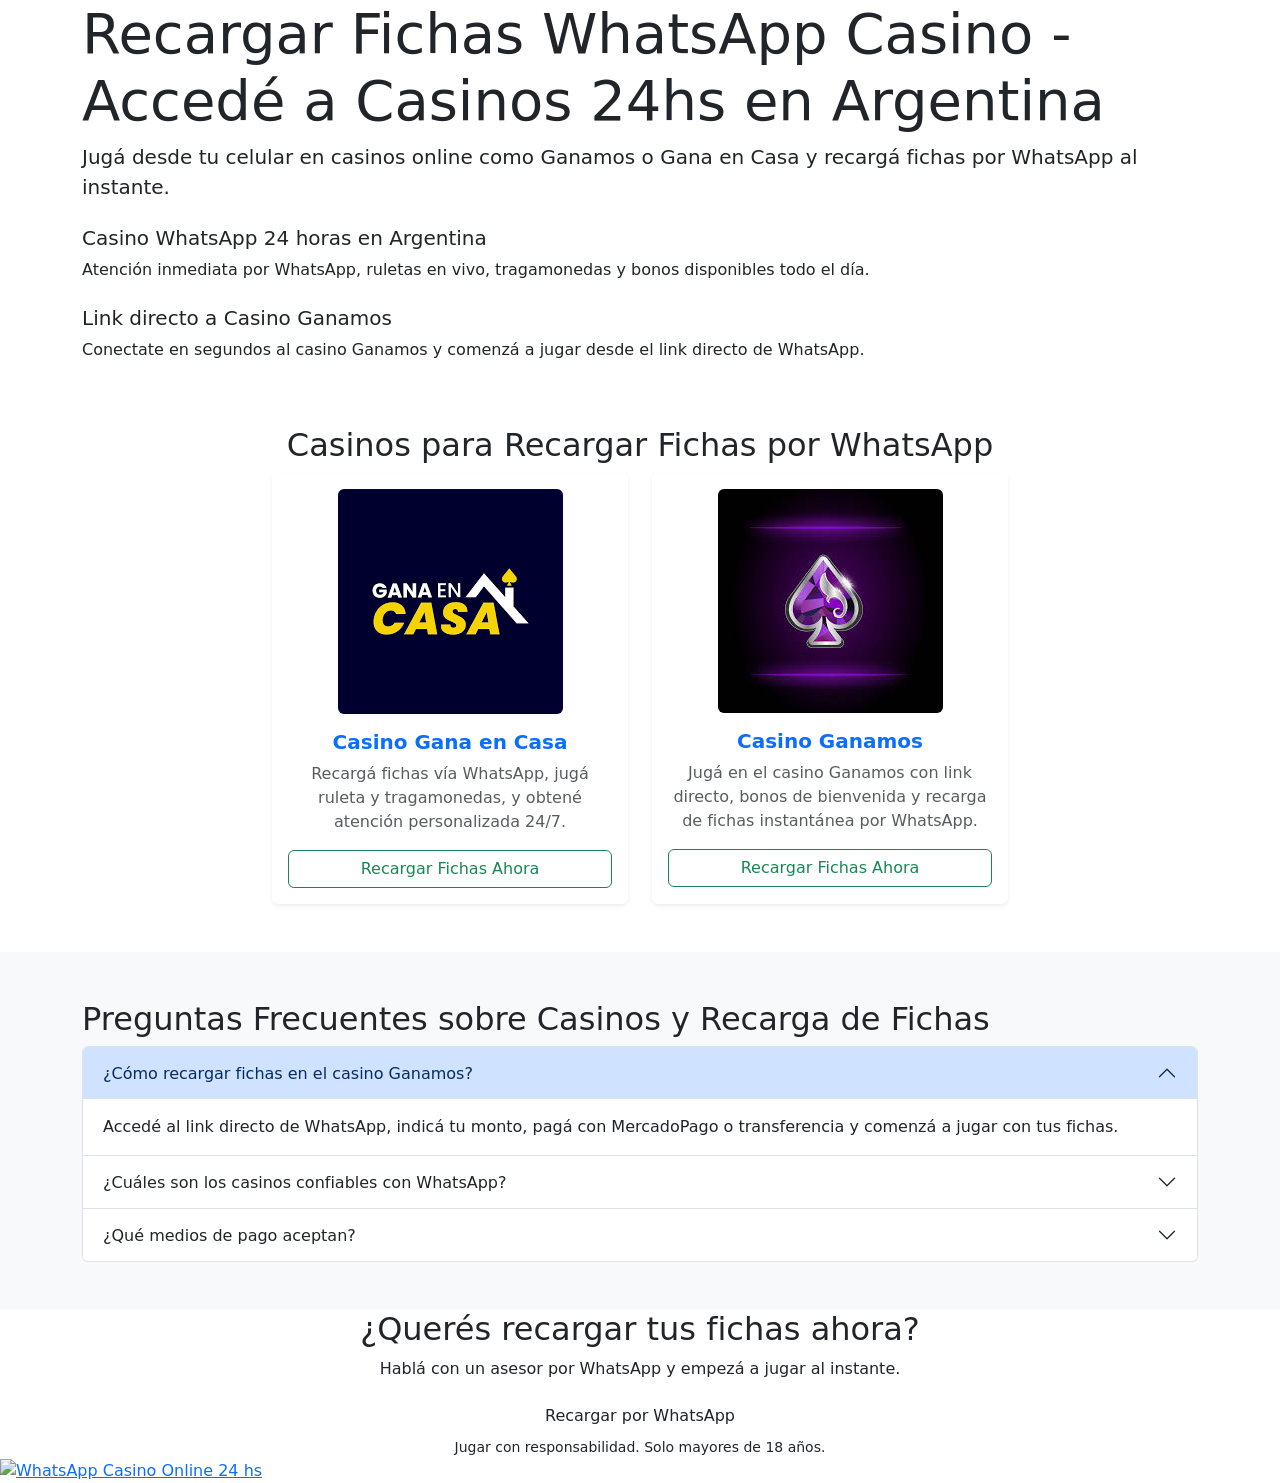
==== index.html @ 0a4f5993 "Add files via upload" ====
<!DOCTYPE html>
<html lang="es">
  <head>
    <meta charset="UTF-8" />
    <meta name="viewport" content="width=device-width, initial-scale=1.0" />
  
    <!-- SEO -->
    <meta name="description" content="Recargá fichas por WhatsApp y jugá al casino online 24 horas en Argentina. Atención inmediata, tragamonedas, ruleta y bonos exclusivos.">
    <meta name="keywords" content="fichas por whatsapp, recargar fichas whatsapp casino, casino whatsapp argentina, casino online whatsapp, ruleta whatsapp, tragamonedas whatsapp, casino whatsapp 24 horas, casino gana en casa, casino ganamos whatsapp">
    <meta name="author" content="Fichas por WhatsApp">
  
    <title>Fichas por WhatsApp | Recargá y Jugá al Casino Online 24hs</title>
  
    <!-- Open Graph -->
    <meta property="og:title" content="Fichas por WhatsApp - Casino Online 24hs en Argentina">
    <meta property="og:description" content="Recargá fichas por WhatsApp y empezá a jugar ruleta y slots en casinos online con atención 24 horas.">
    <meta property="og:image" content="https://fichasporwhatsapp.online/assets/preview.jpg">
    <meta property="og:url" content="https://fichasporwhatsapp.online/">
    <meta property="og:type" content="website">
    <meta property="og:site_name" content="Fichas por WhatsApp">
    <meta property="og:locale" content="es_AR">
  
    <!-- Twitter Cards -->
    <meta name="twitter:card" content="summary_large_image">
    <meta name="twitter:title" content="Fichas por WhatsApp | Casino Online 24hs">
    <meta name="twitter:description" content="Jugá al casino virtual con fichas recargables por WhatsApp. Bonos y ruleta en vivo.">
    <meta name="twitter:image" content="https://fichasporwhatsapp.online/assets/preview.jpg">
  
    <!-- Schema Markup -->
    <script type="application/ld+json">
    {
      "@context": "https://schema.org",
      "@type": "OnlineCasino",
      "name": "Fichas por WhatsApp",
      "description": "Recargá fichas de casino por WhatsApp y jugá online en Argentina. Atención 24 horas, ruleta, tragamonedas y bonos exclusivos.",
      "url": "https://fichasporwhatsapp.online/",
      "telephone": "+5492975815752",
      "address": {
        "@type": "PostalAddress",
        "addressCountry": "AR"
      },
      "sameAs": [
        "https://www.facebook.com/profile.php?id=61556941629423",
        "https://www.instagram.com/casino.virtual.whatsap/"
      ]
    }
    </script>
  
    <!-- CSS Optimizado -->
    <link href="https://cdn.jsdelivr.net/npm/bootstrap@5.3.0/dist/css/bootstrap.min.css" rel="stylesheet">
    <link rel="preload" href="https://cdnjs.cloudflare.com/ajax/libs/font-awesome/6.5.0/css/all.min.css" as="style" onload="this.onload=null;this.rel='stylesheet'">
    <noscript><link rel="stylesheet" href="https://cdnjs.cloudflare.com/ajax/libs/font-awesome/6.5.0/css/all.min.css"></noscript>
    <link rel="preload" href="style.min.css" as="style">
    <link rel="stylesheet" href="style.min.css">
  </head>
  
<body>
<section class="hero">
  <div class="container">
    <h1 class="display-4">Recargar Fichas WhatsApp Casino - Accedé a Casinos 24hs en Argentina</h1>
    <p class="lead">Jugá desde tu celular en casinos online como Ganamos o Gana en Casa y recargá fichas por WhatsApp al instante.</p>
    <h2 class="h5 mt-4">Casino WhatsApp 24 horas en Argentina</h2>
    <p>Atención inmediata por WhatsApp, ruletas en vivo, tragamonedas y bonos disponibles todo el día.</p>
    <h2 class="h5 mt-4">Link directo a Casino Ganamos</h2>
    <p>Conectate en segundos al casino Ganamos y comenzá a jugar desde el link directo de WhatsApp.</p>
  </div>
</section>

<section class="py-5">
  <div class="container">
    <h2 class="section-title text-center">Casinos para Recargar Fichas por WhatsApp</h2>
    <div class="row g-4 justify-content-center">

      <!-- Casino 1 -->
      <div class="col-md-4">
        <div class="casino-card text-center p-3 shadow-sm rounded bg-white h-100">
          <div class="img-wrapper mb-3">
            <img src="ganaencasa.png" alt="Casino Gana en Casa" class="img-fluid rounded" />
          </div>
          <h5 class="fw-bold text-primary">Casino Gana en Casa</h5>
          <p class="text-muted">Recargá fichas vía WhatsApp, jugá ruleta y tragamonedas, y obtené atención personalizada 24/7.</p>
          <a href="https://wa.link/w6n9lw" class="btn btn-outline-success w-100" target="_blank">Recargar Fichas Ahora</a>
        </div>
      </div>

      <!-- Casino 2 -->
      <div class="col-md-4">
        <div class="casino-card text-center p-3 shadow-sm rounded bg-white h-100">
          <div class="img-wrapper mb-3">
            <img src="ganamos.jpeg" alt="Casino Ganamos" class="img-fluid rounded" />
          </div>
          <h5 class="fw-bold text-primary">Casino Ganamos</h5>
          <p class="text-muted">Jugá en el casino Ganamos con link directo, bonos de bienvenida y recarga de fichas instantánea por WhatsApp.</p>
          <a href="https://wa.link/3kjgim" class="btn btn-outline-success w-100" target="_blank">Recargar Fichas Ahora</a>
        </div>
      </div>

    </div>
  </div>
</section>

<section class="py-5 bg-light">
  <div class="container">
    <h2 class="section-title">Preguntas Frecuentes sobre Casinos y Recarga de Fichas</h2>
    <div class="accordion" id="faqAccordion">

      <div class="accordion-item">
        <h2 class="accordion-header" id="faq1-heading">
          <button class="accordion-button" type="button" data-bs-toggle="collapse" data-bs-target="#faq1">¿Cómo recargar fichas en el casino Ganamos?</button>
        </h2>
        <div id="faq1" class="accordion-collapse collapse show" data-bs-parent="#faqAccordion">
          <div class="accordion-body">Accedé al link directo de WhatsApp, indicá tu monto, pagá con MercadoPago o transferencia y comenzá a jugar con tus fichas.</div>
        </div>
      </div>

      <div class="accordion-item">
        <h2 class="accordion-header" id="faq2-heading">
          <button class="accordion-button collapsed" type="button" data-bs-toggle="collapse" data-bs-target="#faq2">¿Cuáles son los casinos confiables con WhatsApp?</button>
        </h2>
        <div id="faq2" class="accordion-collapse collapse" data-bs-parent="#faqAccordion">
          <div class="accordion-body">Gana en Casa y Ganamos son opciones verificadas con atención 24hs, bonos y pagos seguros.</div>
        </div>
      </div>

      <div class="accordion-item">
        <h2 class="accordion-header" id="faq3-heading">
          <button class="accordion-button collapsed" type="button" data-bs-toggle="collapse" data-bs-target="#faq3">¿Qué medios de pago aceptan?</button>
        </h2>
        <div id="faq3" class="accordion-collapse collapse" data-bs-parent="#faqAccordion">
          <div class="accordion-body">Podés pagar por MercadoPago, transferencia o billeteras virtuales como Ualá. Todo es vía WhatsApp.</div>
        </div>
      </div>

    </div>
  </div>
</section>

<section class="cta-section text-center">
  <div class="container">
    <h2>¿Querés recargar tus fichas ahora?</h2>
    <p>Hablá con un asesor por WhatsApp y empezá a jugar al instante.</p>
    <a href="https://wa.link/w6n9lw" class="btn btn-whatsapp" target="_blank">Recargar por WhatsApp</a>
  </div>
</section>

<footer>
  <div class="container text-center">
    <small>Jugar con responsabilidad. Solo mayores de 18 años.</small>
  </div>
</footer>

<a href="https://wa.link/w6n9lw" class="whatsapp-float" target="_blank" aria-label="Chatear por WhatsApp - Recarga Fichas">
  <img src="https://cdn-icons-png.flaticon.com/512/124/124034.png" alt="WhatsApp Casino Online 24 hs" width="60" height="60">
</a>

<script src="https://cdn.jsdelivr.net/npm/bootstrap@5.3.0/dist/js/bootstrap.bundle.min.js"></script>
</body>
</html>
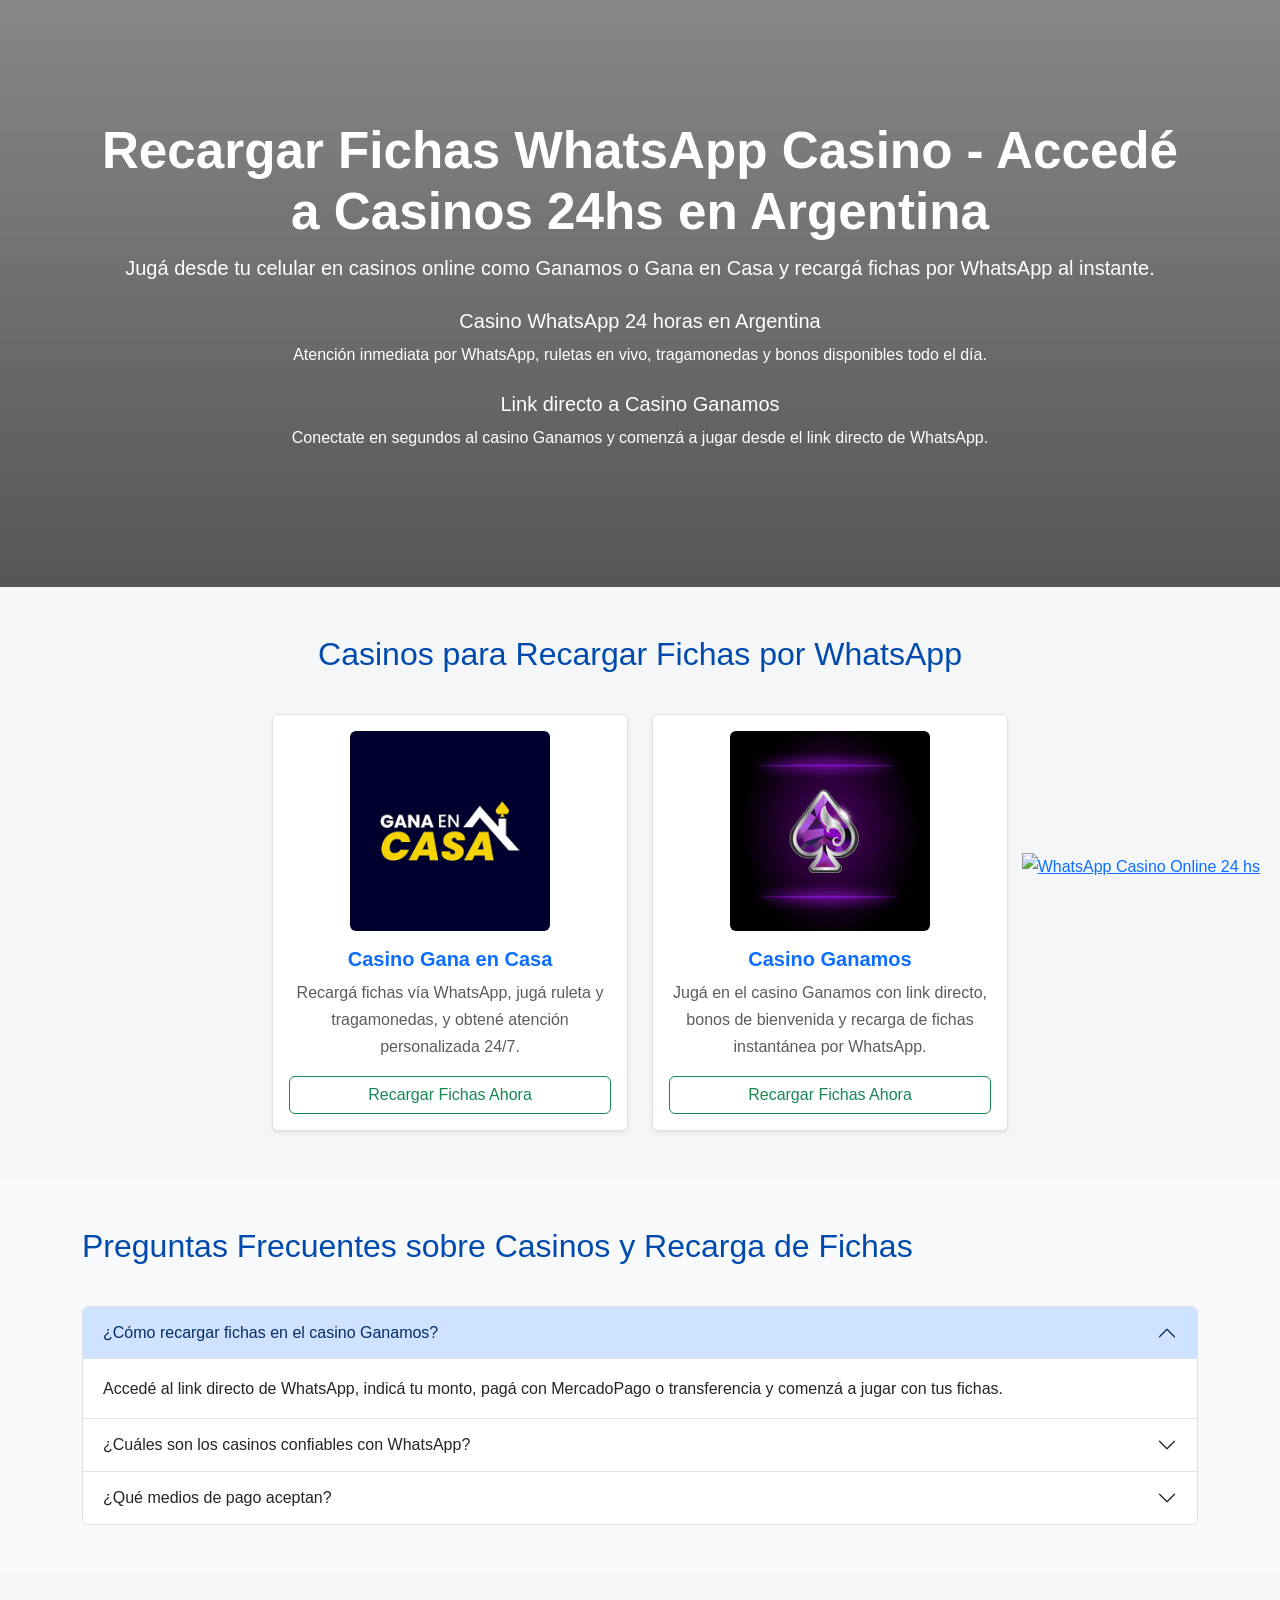
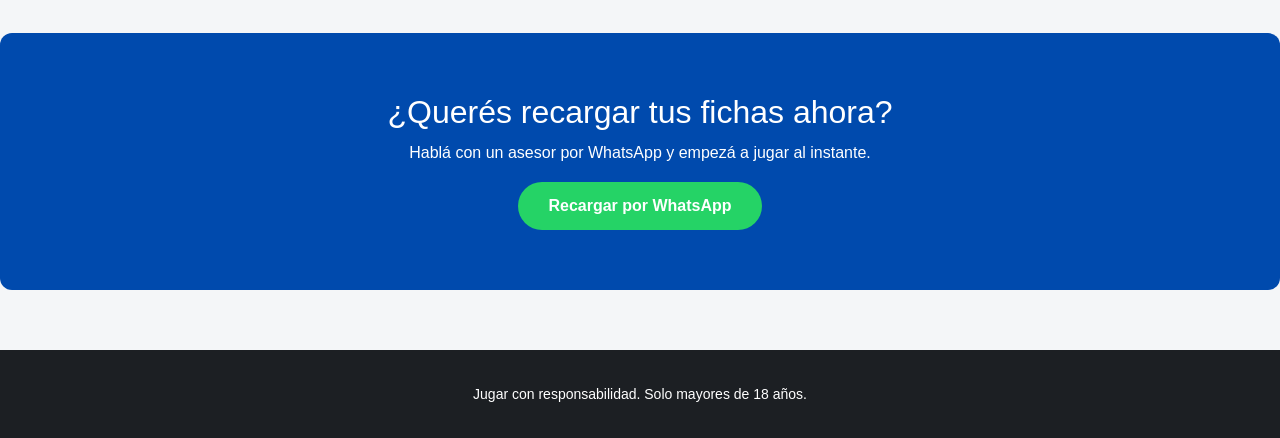
==== commit 876e9282: "Update index.html" ====
--- a/index.html
+++ b/index.html
@@ -50,8 +50,8 @@
     <link href="https://cdn.jsdelivr.net/npm/bootstrap@5.3.0/dist/css/bootstrap.min.css" rel="stylesheet">
     <link rel="preload" href="https://cdnjs.cloudflare.com/ajax/libs/font-awesome/6.5.0/css/all.min.css" as="style" onload="this.onload=null;this.rel='stylesheet'">
     <noscript><link rel="stylesheet" href="https://cdnjs.cloudflare.com/ajax/libs/font-awesome/6.5.0/css/all.min.css"></noscript>
-    <link rel="preload" href="style.min.css" as="style">
-    <link rel="stylesheet" href="style.min.css">
+    <link rel="preload" href="Style.min.css" as="style">
+    <link rel="stylesheet" href="Style.min.css">
   </head>
   
 <body>
--- a/Style.min.css
+++ b/Style.min.css
@@ -0,0 +1 @@
+body{font-family:'Segoe UI',Tahoma,Geneva,Verdana,sans-serif;background-color:#f4f6f8;color:#212529;line-height:1.7}.hero{background:linear-gradient(rgb(0 0 0 / .45),rgb(0 0 0 / .65)),url(https://images.unsplash.com/photo-1606857521015-7bc8109f9b96) center/cover no-repeat;color:#fff;padding:120px 0;text-align:center}.hero h1{font-size:3.2rem;font-weight:700}.section-title{color:#004aad;margin-bottom:40px}.casino-card{border:1px solid #dee2e6;border-radius:10px;background:#fff;box-shadow:0 4px 12px rgb(0 0 0 / .05);transition:0.3s ease}.casino-card:hover{transform:scale(1.02)}.btn-primary{background-color:#004aad;border:none;font-weight:700}.btn-primary:hover{background-color:#00367e}footer{background:#1c1f23;color:#fff;padding:30px 0;text-align:center}.cta-section{background-color:#004aad;color:#fff;padding:60px 20px;border-radius:12px;margin:60px auto}.btn-whatsapp{background-color:#25D366;border:none;color:#fff;font-weight:700;padding:12px 30px;border-radius:50px}.btn-whatsapp:hover{background-color:#1ebe5b}.feature-box{background:#fff;padding:30px;border-left:4px solid #004aad;border-radius:10px;box-shadow:0 2px 10px rgb(0 0 0 / .05);margin-bottom:20px}.feature-box h3{color:#004aad}.whatsapp-float{position:fixed;bottom:20px;right:20px;z-index:999;cursor:pointer}.rating i{font-size:1rem;margin-right:2px}.img-wrapper{height:200px;overflow:hidden;display:flex;align-items:center;justify-content:center}.img-wrapper img{height:100%;width:auto;object-fit:contain}.rating i{font-size:1rem;margin-right:2px}
--- a/Style.min.css
+++ b/Style.min.css
@@ -0,0 +1 @@
+body{font-family:'Segoe UI',Tahoma,Geneva,Verdana,sans-serif;background-color:#f4f6f8;color:#212529;line-height:1.7}.hero{background:linear-gradient(rgb(0 0 0 / .45),rgb(0 0 0 / .65)),url(https://images.unsplash.com/photo-1606857521015-7bc8109f9b96) center/cover no-repeat;color:#fff;padding:120px 0;text-align:center}.hero h1{font-size:3.2rem;font-weight:700}.section-title{color:#004aad;margin-bottom:40px}.casino-card{border:1px solid #dee2e6;border-radius:10px;background:#fff;box-shadow:0 4px 12px rgb(0 0 0 / .05);transition:0.3s ease}.casino-card:hover{transform:scale(1.02)}.btn-primary{background-color:#004aad;border:none;font-weight:700}.btn-primary:hover{background-color:#00367e}footer{background:#1c1f23;color:#fff;padding:30px 0;text-align:center}.cta-section{background-color:#004aad;color:#fff;padding:60px 20px;border-radius:12px;margin:60px auto}.btn-whatsapp{background-color:#25D366;border:none;color:#fff;font-weight:700;padding:12px 30px;border-radius:50px}.btn-whatsapp:hover{background-color:#1ebe5b}.feature-box{background:#fff;padding:30px;border-left:4px solid #004aad;border-radius:10px;box-shadow:0 2px 10px rgb(0 0 0 / .05);margin-bottom:20px}.feature-box h3{color:#004aad}.whatsapp-float{position:fixed;bottom:20px;right:20px;z-index:999;cursor:pointer}.rating i{font-size:1rem;margin-right:2px}.img-wrapper{height:200px;overflow:hidden;display:flex;align-items:center;justify-content:center}.img-wrapper img{height:100%;width:auto;object-fit:contain}.rating i{font-size:1rem;margin-right:2px}
